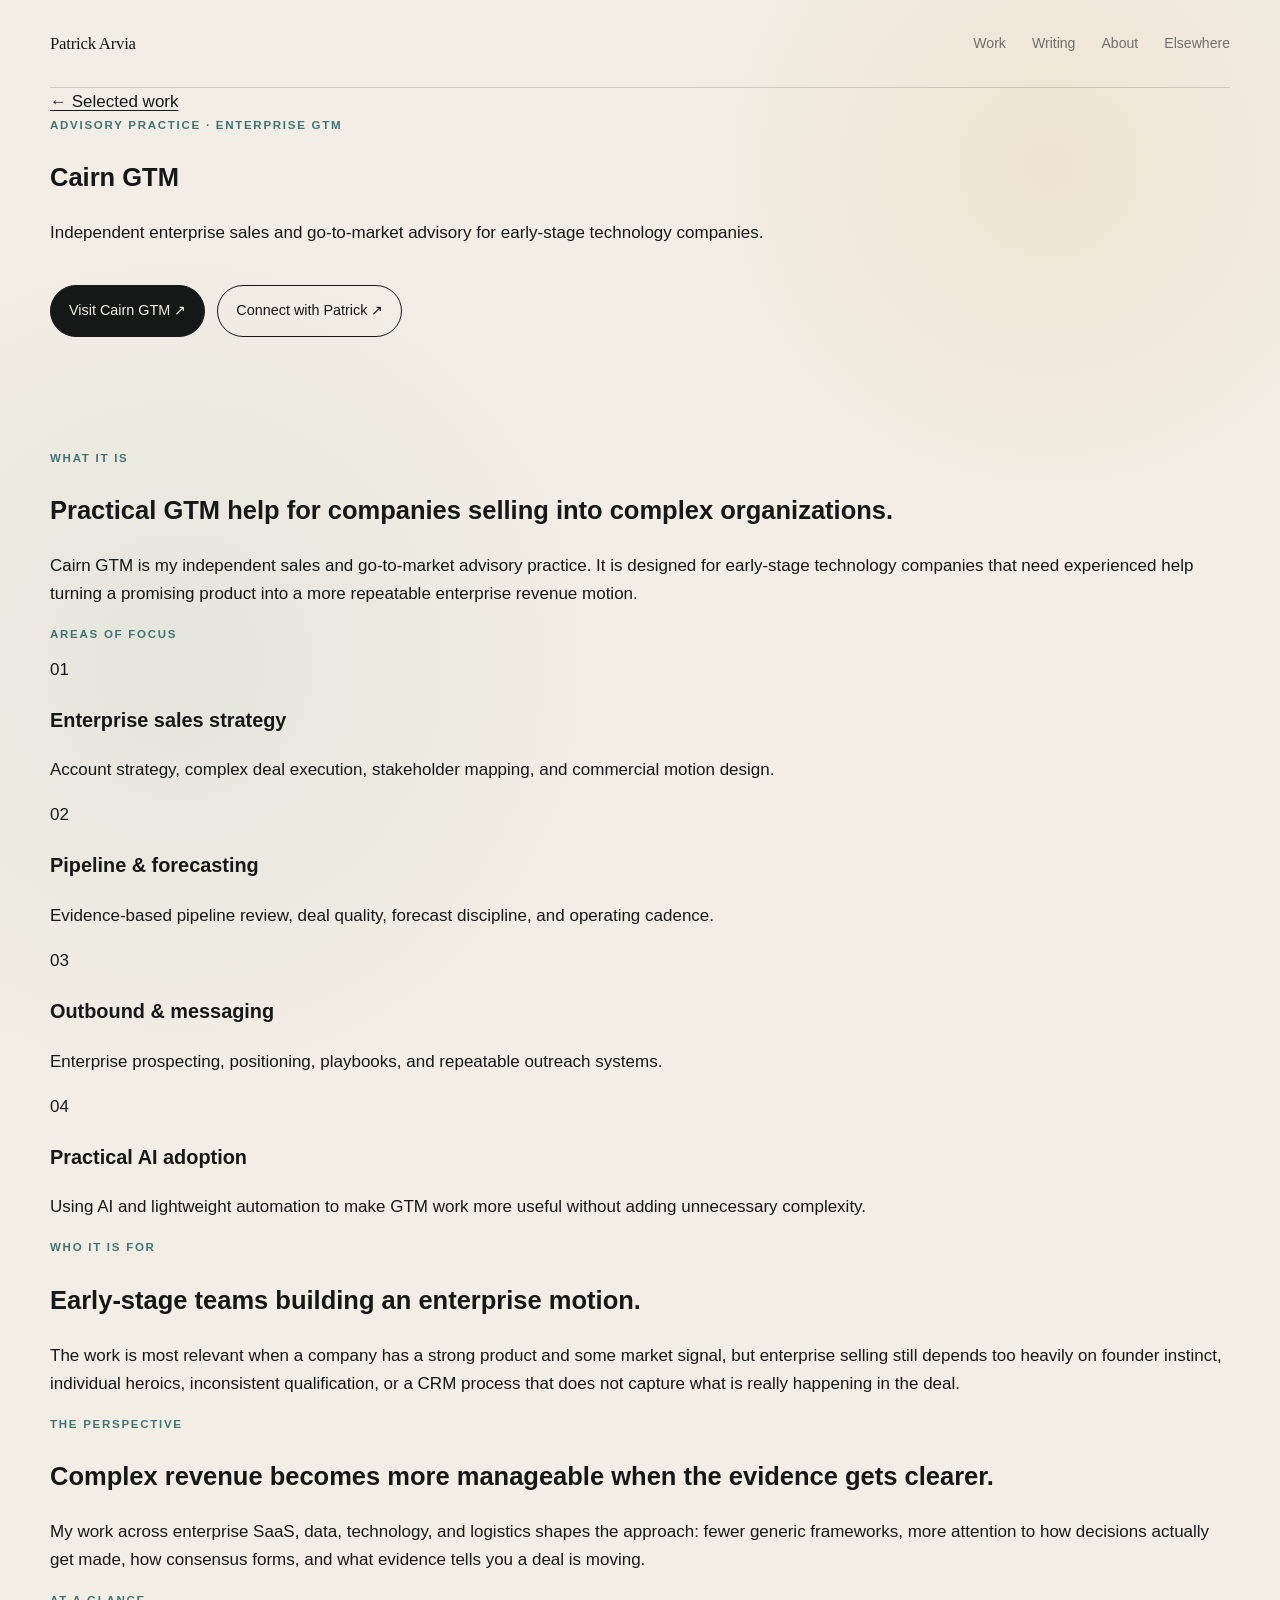
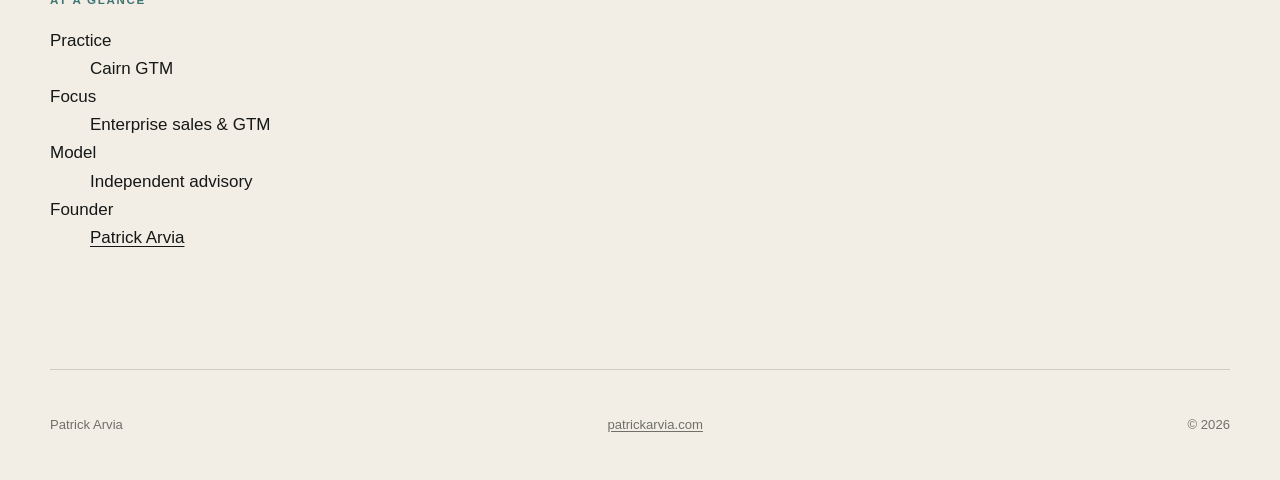
==== consulting/index.html @ c67fef24 "Add Cairn GTM consulting search landing page" ====
<!doctype html>
<html lang="en">
<head>
  <meta charset="utf-8" />
  <meta name="viewport" content="width=device-width, initial-scale=1" />
  <title>Cairn GTM | Enterprise Sales & Go-to-Market Consulting</title>
  <meta name="description" content="Cairn GTM is Patrick Arvia’s independent enterprise sales and go-to-market advisory practice, supporting early-stage technology companies with enterprise sales strategy, pipeline, forecasting, outbound, sales process, and practical AI adoption." />
  <link rel="canonical" href="https://patrickarvia.com/consulting/" />
  <meta name="robots" content="index,follow,max-image-preview:large" />
  <meta property="og:type" content="website" />
  <meta property="og:title" content="Cairn GTM | Enterprise Sales & Go-to-Market Consulting" />
  <meta property="og:description" content="Independent enterprise sales and GTM advisory for early-stage technology companies." />
  <meta property="og:url" content="https://patrickarvia.com/consulting/" />
  <meta property="og:site_name" content="Patrick Arvia" />
  <meta name="twitter:card" content="summary" />
  <meta name="twitter:title" content="Cairn GTM | Enterprise Sales & GTM Consulting" />
  <meta name="twitter:description" content="Independent enterprise sales and GTM advisory for early-stage technology companies." />
  <link rel="stylesheet" href="/styles.css" />
  <script type="application/ld+json">
  {
    "@context": "https://schema.org",
    "@type": "ProfessionalService",
    "name": "Cairn GTM",
    "url": "https://cairngtm.com/",
    "description": "An independent enterprise sales and go-to-market advisory practice supporting early-stage technology companies with enterprise sales strategy, pipeline, forecasting, outbound, sales process, and practical AI adoption.",
    "founder": {
      "@type": "Person",
      "name": "Patrick Arvia",
      "url": "https://patrickarvia.com/"
    },
    "sameAs": [
      "https://cairngtm.com/"
    ]
  }
  </script>
</head>
<body>
  <header class="site-header">
    <a class="brand" href="/" aria-label="Patrick Arvia home">Patrick Arvia</a>
    <nav aria-label="Primary navigation">
      <a href="/#work">Work</a>
      <a href="/#writing">Writing</a>
      <a href="/#about">About</a>
      <a href="/#elsewhere">Elsewhere</a>
    </nav>
  </header>

  <main>
    <section class="product-hero shell">
      <a class="breadcrumb" href="/#work">← Selected work</a>
      <div class="eyebrow">Advisory practice · Enterprise GTM</div>
      <h1>Cairn GTM</h1>
      <p class="product-lede">Independent enterprise sales and go-to-market advisory for early-stage technology companies.</p>
      <div class="hero-links">
        <a class="button primary" href="https://cairngtm.com/" target="_blank" rel="noreferrer">Visit Cairn GTM ↗</a>
        <a class="button secondary" href="https://www.linkedin.com/in/patrickarvia" target="_blank" rel="noreferrer">Connect with Patrick ↗</a>
      </div>
    </section>

    <section class="section shell product-layout">
      <div class="product-main">
        <div class="product-section">
          <p class="section-kicker">What it is</p>
          <h2>Practical GTM help for companies selling into complex organizations.</h2>
          <p>Cairn GTM is my independent sales and go-to-market advisory practice. It is designed for early-stage technology companies that need experienced help turning a promising product into a more repeatable enterprise revenue motion.</p>
        </div>

        <div class="product-section">
          <p class="section-kicker">Areas of focus</p>
          <div class="product-grid">
            <div><span>01</span><h3>Enterprise sales strategy</h3><p>Account strategy, complex deal execution, stakeholder mapping, and commercial motion design.</p></div>
            <div><span>02</span><h3>Pipeline & forecasting</h3><p>Evidence-based pipeline review, deal quality, forecast discipline, and operating cadence.</p></div>
            <div><span>03</span><h3>Outbound & messaging</h3><p>Enterprise prospecting, positioning, playbooks, and repeatable outreach systems.</p></div>
            <div><span>04</span><h3>Practical AI adoption</h3><p>Using AI and lightweight automation to make GTM work more useful without adding unnecessary complexity.</p></div>
          </div>
        </div>

        <div class="product-section">
          <p class="section-kicker">Who it is for</p>
          <h2>Early-stage teams building an enterprise motion.</h2>
          <p>The work is most relevant when a company has a strong product and some market signal, but enterprise selling still depends too heavily on founder instinct, individual heroics, inconsistent qualification, or a CRM process that does not capture what is really happening in the deal.</p>
        </div>

        <div class="product-section">
          <p class="section-kicker">The perspective</p>
          <h2>Complex revenue becomes more manageable when the evidence gets clearer.</h2>
          <p>My work across enterprise SaaS, data, technology, and logistics shapes the approach: fewer generic frameworks, more attention to how decisions actually get made, how consensus forms, and what evidence tells you a deal is moving.</p>
        </div>
      </div>

      <aside class="product-facts">
        <p class="section-kicker">At a glance</p>
        <dl>
          <div><dt>Practice</dt><dd>Cairn GTM</dd></div>
          <div><dt>Focus</dt><dd>Enterprise sales & GTM</dd></div>
          <div><dt>Model</dt><dd>Independent advisory</dd></div>
          <div><dt>Founder</dt><dd><a href="/">Patrick Arvia</a></dd></div>
        </dl>
      </aside>
    </section>
  </main>

  <footer class="site-footer shell">
    <span>Patrick Arvia</span>
    <a href="/">patrickarvia.com</a>
    <span>© 2026</span>
  </footer>
</body>
</html>
---- styles.css ----
:root {
  --paper: #f3eee5;
  --paper-deep: #e8dfd2;
  --ink: #151816;
  --muted: #6e7069;
  --line: rgba(21, 24, 22, 0.16);
  --navy: #10242b;
  --teal: #3f7473;
  --ochre: #c88c4b;
  --card: rgba(255, 255, 255, 0.36);
  --max: 1180px;
}

* {
  box-sizing: border-box;
}

html {
  scroll-behavior: smooth;
}

body {
  margin: 0;
  background:
    radial-gradient(circle at 82% 8%, rgba(200, 140, 75, 0.11), transparent 24rem),
    radial-gradient(circle at 14% 32%, rgba(63, 116, 115, 0.08), transparent 28rem),
    var(--paper);
  color: var(--ink);
  font-family: Inter, ui-sans-serif, -apple-system, BlinkMacSystemFont, "Segoe UI", sans-serif;
  font-size: 17px;
  line-height: 1.65;
  -webkit-font-smoothing: antialiased;
}

a {
  color: inherit;
  text-decoration-thickness: 1px;
  text-underline-offset: 0.18em;
}

a:hover {
  text-decoration-color: var(--teal);
}

.shell {
  width: min(calc(100% - 48px), var(--max));
  margin: 0 auto;
}

.site-header {
  width: min(calc(100% - 48px), var(--max));
  margin: 0 auto;
  min-height: 88px;
  display: flex;
  align-items: center;
  justify-content: space-between;
  gap: 28px;
  border-bottom: 1px solid var(--line);
}

.brand {
  font-family: Georgia, "Times New Roman", serif;
  font-size: 1.05rem;
  text-decoration: none;
  letter-spacing: -0.015em;
}

nav {
  display: flex;
  gap: 26px;
  font-size: 0.88rem;
}

nav a {
  text-decoration: none;
  color: var(--muted);
}

nav a:hover {
  color: var(--ink);
}

.hero {
  padding: 128px 0 122px;
  border-bottom: 1px solid var(--line);
}

.eyebrow,
.section-kicker,
.card-meta {
  text-transform: uppercase;
  letter-spacing: 0.15em;
  font-size: 0.72rem;
  font-weight: 650;
  color: var(--teal);
}

.hero h1 {
  max-width: 1040px;
  margin: 20px 0 30px;
  font-family: Georgia, "Times New Roman", serif;
  font-size: clamp(3.9rem, 8vw, 7.8rem);
  line-height: 0.96;
  font-weight: 400;
  letter-spacing: -0.055em;
}

.hero-copy {
  max-width: 730px;
  margin: 0;
  font-size: clamp(1.16rem, 2vw, 1.45rem);
  color: #383b37;
}

.hero-links {
  display: flex;
  flex-wrap: wrap;
  gap: 12px;
  margin-top: 38px;
}

.button {
  display: inline-flex;
  align-items: center;
  justify-content: center;
  padding: 13px 18px;
  border: 1px solid var(--ink);
  border-radius: 999px;
  font-size: 0.9rem;
  text-decoration: none;
  transition: 160ms ease;
}

.button.primary {
  background: var(--ink);
  color: var(--paper);
}

.button.secondary {
  background: transparent;
}

.button:hover {
  transform: translateY(-1px);
}

.section {
  padding: 100px 0;
  border-bottom: 1px solid var(--line);
}

.section-heading {
  max-width: 700px;
  margin-bottom: 46px;
}

.section-heading h2,
.contact h2 {
  margin: 12px 0 0;
  font-family: Georgia, "Times New Roman", serif;
  font-size: clamp(2.45rem, 5vw, 4.7rem);
  line-height: 1.02;
  font-weight: 400;
  letter-spacing: -0.04em;
}

.section-heading p:not(.section-kicker) {
  color: var(--muted);
  max-width: 590px;
}

.work-grid {
  display: grid;
  grid-template-columns: repeat(2, minmax(0, 1fr));
  gap: 16px;
}

.work-card {
  min-height: 330px;
  padding: 32px;
  border: 1px solid var(--line);
  border-radius: 2px;
  background: var(--card);
  display: flex;
  flex-direction: column;
}

.work-card.featured {
  background: var(--navy);
  color: #f8f2e7;
  border-color: var(--navy);
}

.card-topline {
  display: flex;
  align-items: center;
  justify-content: space-between;
  gap: 18px;
}

.project-mark {
  width: 34px;
  height: 34px;
  border-radius: 50%;
  border: 1px solid rgba(21, 24, 22, 0.18);
  display: inline-flex;
  align-items: center;
  justify-content: center;
  flex: 0 0 auto;
  font-family: Georgia, "Times New Roman", serif;
  font-size: 0.84rem;
  color: var(--muted);
  background: rgba(255, 255, 255, 0.18);
}

.project-mark.paw {
  background: rgba(200, 140, 75, 0.13);
  color: #8a5c2f;
}

.work-card.featured .project-mark {
  border-color: rgba(248, 242, 231, 0.3);
  color: #b9d8d5;
  background: rgba(255, 255, 255, 0.05);
}

.work-card.featured .card-meta {
  color: #8fc4c2;
}

.work-card h3 {
  margin: 14px 0 12px;
  font-family: Georgia, "Times New Roman", serif;
  font-size: 2rem;
  font-weight: 400;
  letter-spacing: -0.035em;
}

.work-card p {
  max-width: 590px;
  color: var(--muted);
}

.work-card.featured p {
  color: rgba(248, 242, 231, 0.74);
}

.card-links {
  margin-top: auto;
  display: flex;
  gap: 18px;
  flex-wrap: wrap;
  font-size: 0.86rem;
}

.split-section {
  display: grid;
  grid-template-columns: 0.8fr 1.2fr;
  gap: 86px;
}

.sticky-heading {
  margin-bottom: 0;
}

.writing-list {
  border-top: 1px solid var(--line);
}

.writing-item {
  display: grid;
  grid-template-columns: 1fr auto;
  gap: 24px;
  align-items: center;
  min-height: 105px;
  border-bottom: 1px solid var(--line);
  font-family: Georgia, "Times New Roman", serif;
  font-size: clamp(1.35rem, 2vw, 1.8rem);
  text-decoration: none;
}

.writing-item:hover {
  color: var(--teal);
}

.arrow {
  font-family: Inter, ui-sans-serif, sans-serif;
  color: var(--muted);
  font-size: 0.72rem;
  white-space: nowrap;
}

.writing-more {
  display: inline-block;
  margin-top: 24px;
  font-size: 0.92rem;
}

.about {
  display: grid;
  grid-template-columns: 0.78fr 0.72fr 1.2fr;
  gap: 54px;
  align-items: start;
}

.about .section-heading {
  margin-bottom: 0;
}

.about-portrait {
  margin: 2px 0 0;
  width: min(100%, 360px);
  align-self: start;
}

.about-portrait img {
  display: block;
  width: 100%;
  height: auto;
  aspect-ratio: 1;
  object-fit: cover;
  border-radius: 50%;
  border: 1px solid rgba(21, 24, 22, 0.1);
  box-shadow: 0 18px 48px rgba(21, 24, 22, 0.08);
}

.about-copy {
  max-width: 720px;
  font-family: Georgia, "Times New Roman", serif;
  font-size: clamp(1.27rem, 2vw, 1.72rem);
  line-height: 1.5;
}

.about-copy p {
  margin-top: 0;
}

.about-copy p + p {
  margin-top: 26px;
}

.elsewhere {
  display: grid;
  grid-template-columns: 0.8fr 1.2fr;
  gap: 86px;
}

.elsewhere .section-heading {
  margin-bottom: 0;
}

.elsewhere-links {
  display: grid;
  grid-template-columns: repeat(2, minmax(0, 1fr));
  border-top: 1px solid var(--line);
}

.elsewhere-links a {
  padding: 20px 0;
  border-bottom: 1px solid var(--line);
  text-decoration: none;
  font-size: 1.05rem;
}

.elsewhere-links a:nth-child(odd) {
  padding-right: 18px;
}

.contact {
  padding-top: 94px;
  padding-bottom: 94px;
}

.contact h2 {
  max-width: 920px;
  margin-bottom: 34px;
}

.site-footer {
  min-height: 110px;
  display: flex;
  align-items: center;
  justify-content: space-between;
  gap: 20px;
  color: var(--muted);
  font-size: 0.82rem;
}

@media (max-width: 980px) {
  .about {
    grid-template-columns: 0.85fr 1.15fr;
  }

  .about .section-heading {
    grid-column: 1 / -1;
    max-width: 760px;
  }

  .about-portrait {
    width: min(100%, 330px);
  }
}

@media (max-width: 820px) {
  .shell,
  .site-header {
    width: min(calc(100% - 32px), var(--max));
  }

  .site-header {
    min-height: 74px;
  }

  nav {
    gap: 14px;
    font-size: 0.78rem;
  }

  nav a:nth-child(3) {
    display: none;
  }

  .hero {
    padding: 88px 0 82px;
  }

  .hero h1 {
    font-size: clamp(3.35rem, 15vw, 5.3rem);
  }

  .section {
    padding: 76px 0;
  }

  .work-grid,
  .split-section,
  .about,
  .elsewhere {
    grid-template-columns: 1fr;
  }

  .split-section,
  .about,
  .elsewhere {
    gap: 36px;
  }

  .about .section-heading {
    grid-column: auto;
  }

  .about-portrait {
    width: min(82vw, 340px);
  }

  .work-card {
    min-height: 290px;
  }

  .elsewhere-links {
    grid-template-columns: 1fr;
  }

  .elsewhere-links a:nth-child(odd) {
    padding-right: 0;
  }

  .site-footer {
    align-items: flex-start;
    justify-content: center;
    flex-direction: column;
    padding: 28px 0;
  }
}

@media (max-width: 520px) {
  body {
    font-size: 16px;
  }

  .brand {
    font-size: 0.94rem;
  }

  nav a:nth-child(2) {
    display: none;
  }

  .hero h1 {
    letter-spacing: -0.045em;
  }

  .button {
    width: 100%;
  }

  .work-card {
    padding: 26px;
  }

  .writing-item {
    min-height: 92px;
    gap: 14px;
  }

  .arrow {
    font-size: 0.68rem;
  }

  .about-portrait {
    width: min(88vw, 320px);
  }
}
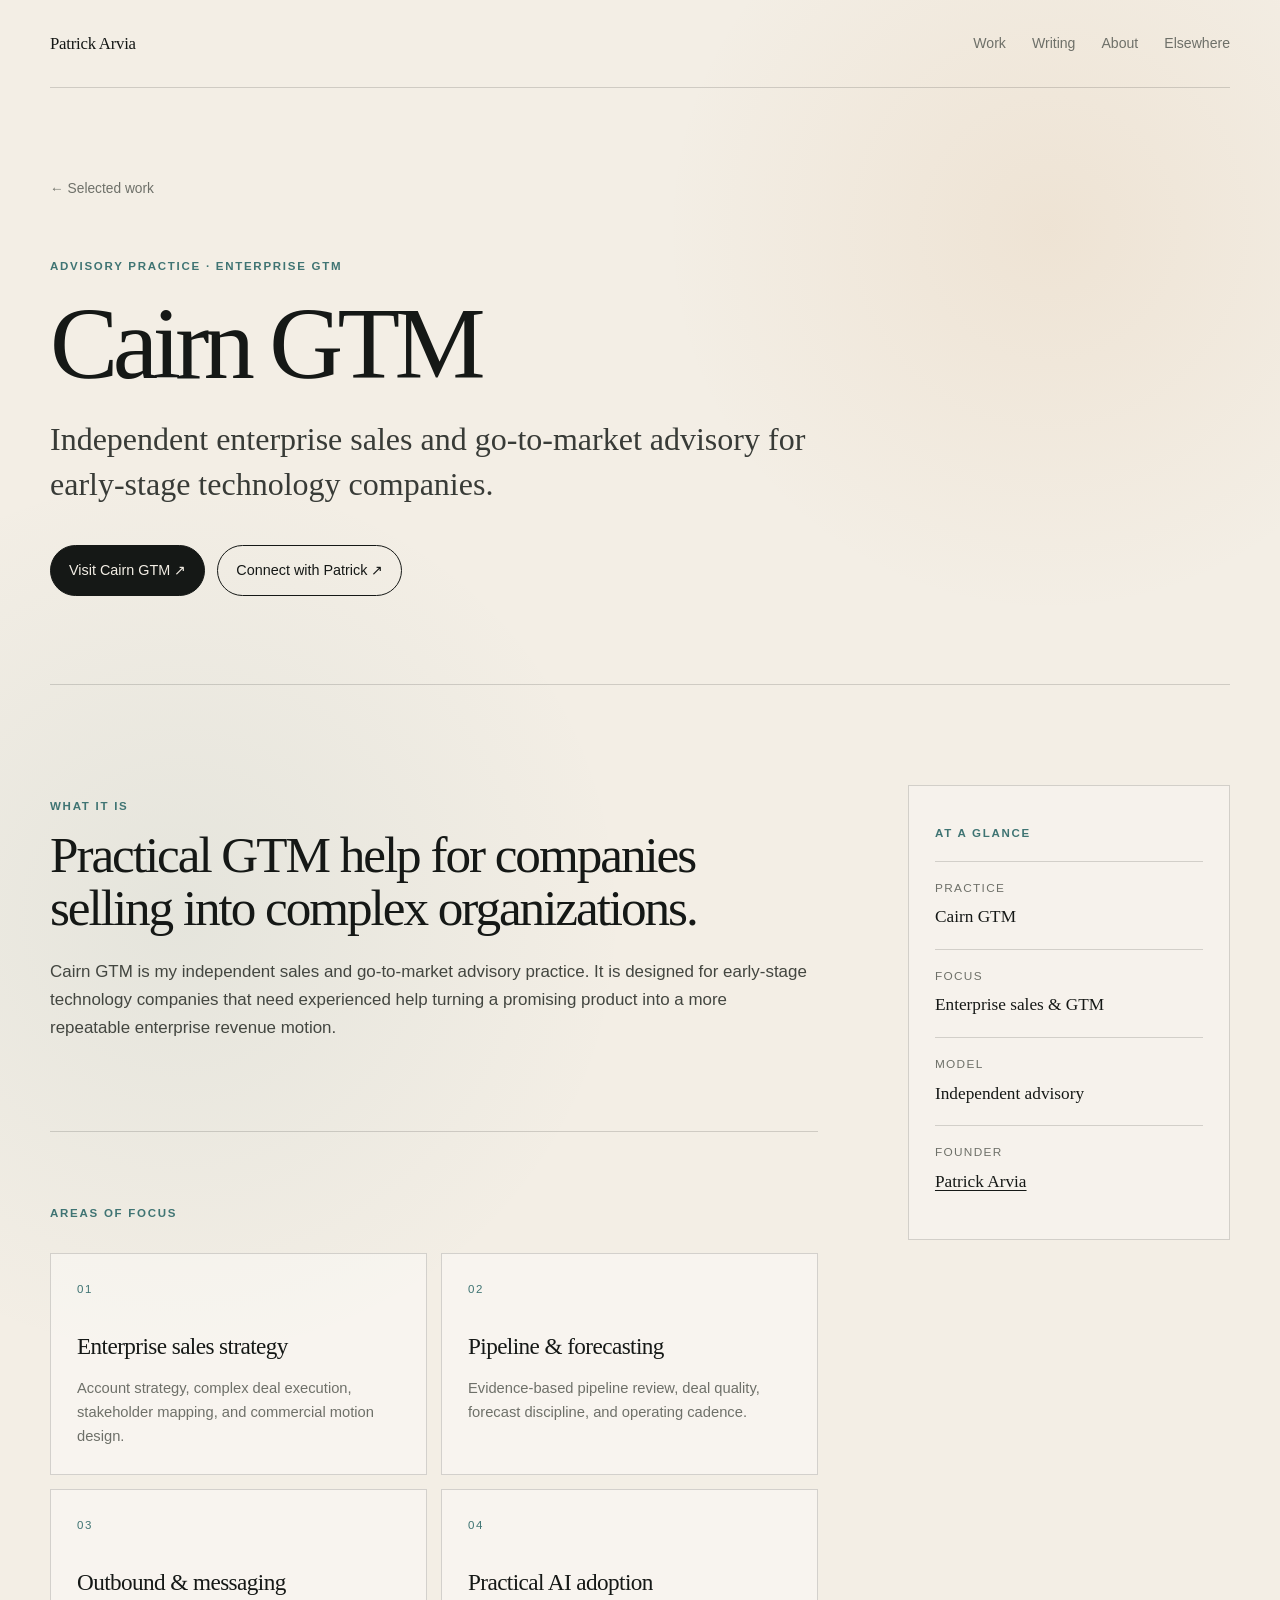
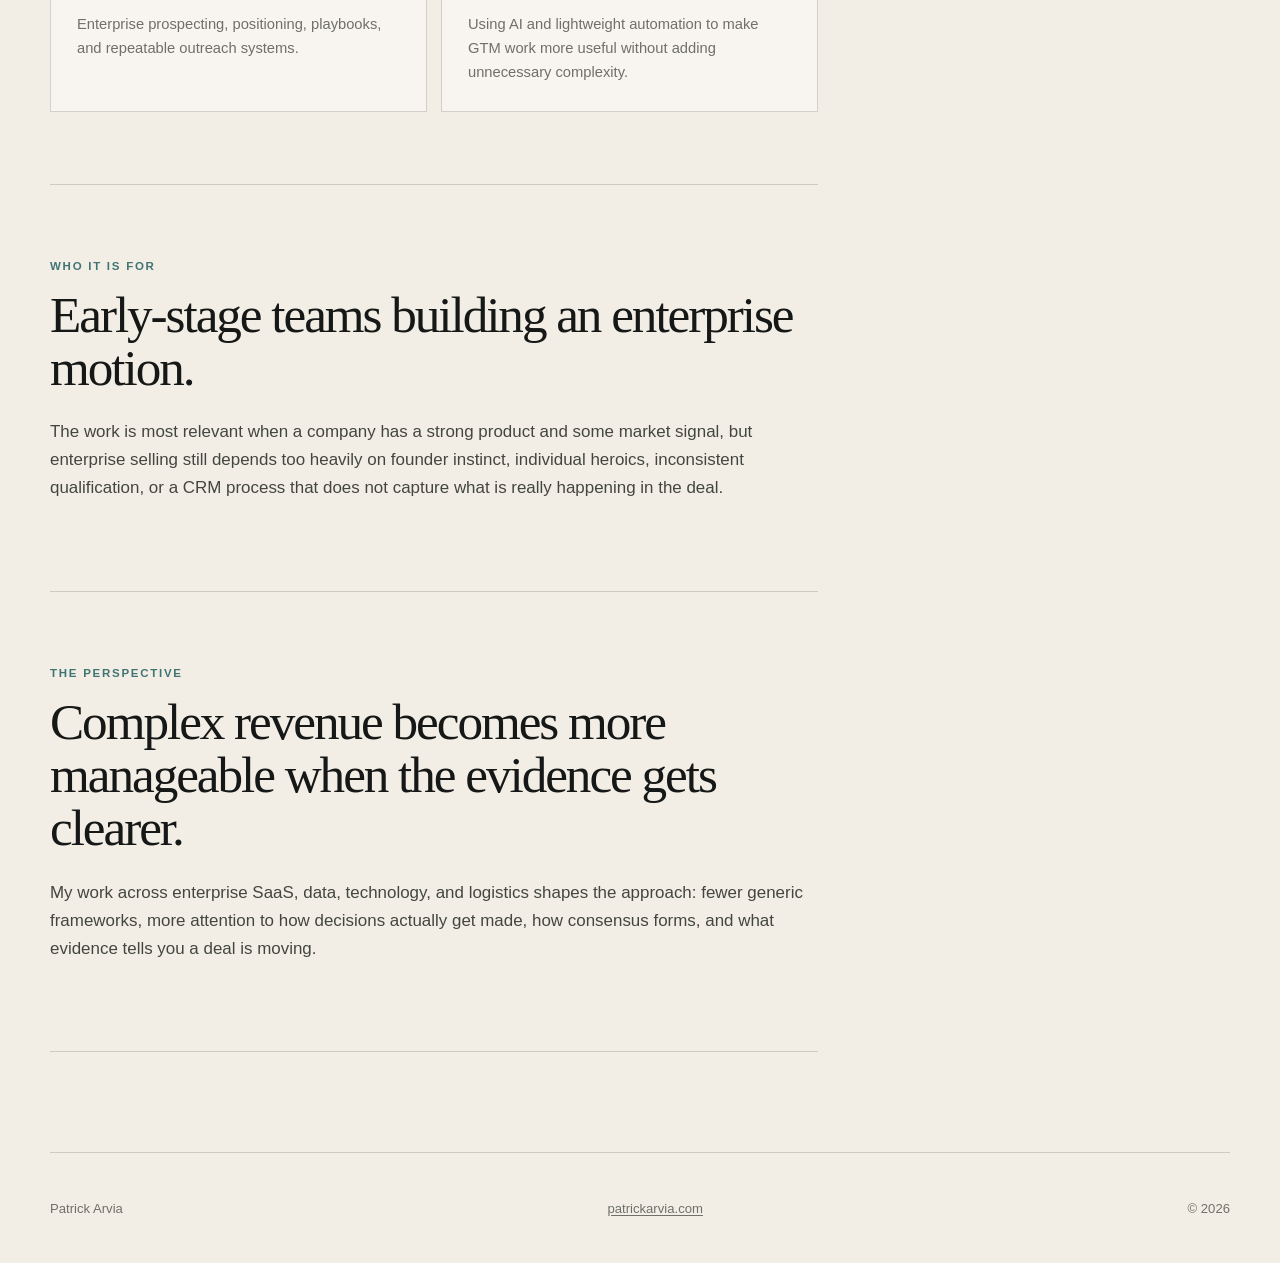
==== commit c280395e: "Tighten page SEO metadata" ====
--- a/consulting/index.html
+++ b/consulting/index.html
@@ -4,9 +4,10 @@
   <meta charset="utf-8" />
   <meta name="viewport" content="width=device-width, initial-scale=1" />
   <title>Cairn GTM | Enterprise Sales & Go-to-Market Consulting</title>
-  <meta name="description" content="Cairn GTM is Patrick Arvia’s independent enterprise sales and go-to-market advisory practice, supporting early-stage technology companies with enterprise sales strategy, pipeline, forecasting, outbound, sales process, and practical AI adoption." />
+  <meta name="description" content="Cairn GTM is Patrick Arvia’s enterprise sales and go-to-market advisory practice for early-stage technology companies building repeatable revenue motions." />
   <link rel="canonical" href="https://patrickarvia.com/consulting/" />
   <meta name="robots" content="index,follow,max-image-preview:large" />
+  <meta name="author" content="Patrick Arvia" />
   <meta property="og:type" content="website" />
   <meta property="og:title" content="Cairn GTM | Enterprise Sales & Go-to-Market Consulting" />
   <meta property="og:description" content="Independent enterprise sales and GTM advisory for early-stage technology companies." />
--- a/styles.css
+++ b/styles.css
@@ -511,3 +511,170 @@
     width: min(88vw, 320px);
   }
 }
+
+
+/* Product and service entity pages */
+.product-hero {
+  padding: 86px 0 88px;
+  border-bottom: 1px solid var(--line);
+}
+
+.breadcrumb {
+  display: inline-block;
+  margin-bottom: 56px;
+  color: var(--muted);
+  font-size: 0.86rem;
+  text-decoration: none;
+}
+
+.product-hero h1 {
+  max-width: 1000px;
+  margin: 18px 0 24px;
+  font-family: Georgia, "Times New Roman", serif;
+  font-size: clamp(3.8rem, 8vw, 7.2rem);
+  line-height: 0.97;
+  font-weight: 400;
+  letter-spacing: -0.055em;
+}
+
+.product-lede {
+  max-width: 820px;
+  margin: 0;
+  font-family: Georgia, "Times New Roman", serif;
+  font-size: clamp(1.35rem, 2.5vw, 2rem);
+  line-height: 1.4;
+  color: #383b37;
+}
+
+.product-layout {
+  display: grid;
+  grid-template-columns: minmax(0, 1.55fr) minmax(260px, 0.65fr);
+  gap: 90px;
+  align-items: start;
+}
+
+.product-main {
+  min-width: 0;
+}
+
+.product-section {
+  padding: 0 0 72px;
+  margin-bottom: 72px;
+  border-bottom: 1px solid var(--line);
+}
+
+.product-section:last-child {
+  margin-bottom: 0;
+}
+
+.product-section h2 {
+  max-width: 760px;
+  margin: 12px 0 24px;
+  font-family: Georgia, "Times New Roman", serif;
+  font-size: clamp(2.2rem, 4vw, 3.75rem);
+  line-height: 1.04;
+  font-weight: 400;
+  letter-spacing: -0.04em;
+}
+
+.product-section > p:not(.section-kicker) {
+  max-width: 760px;
+  color: #434640;
+  font-size: 1.06rem;
+}
+
+.product-grid {
+  display: grid;
+  grid-template-columns: repeat(2, minmax(0, 1fr));
+  gap: 14px;
+  margin-top: 30px;
+}
+
+.product-grid > div {
+  min-height: 210px;
+  padding: 26px;
+  border: 1px solid var(--line);
+  background: var(--card);
+}
+
+.product-grid span {
+  display: block;
+  margin-bottom: 28px;
+  color: var(--teal);
+  font-size: 0.72rem;
+  letter-spacing: 0.14em;
+}
+
+.product-grid h3 {
+  margin: 0 0 10px;
+  font-family: Georgia, "Times New Roman", serif;
+  font-size: 1.45rem;
+  font-weight: 400;
+  letter-spacing: -0.025em;
+}
+
+.product-grid p {
+  margin: 0;
+  color: var(--muted);
+  font-size: 0.92rem;
+}
+
+.product-facts {
+  position: sticky;
+  top: 28px;
+  padding: 26px;
+  border: 1px solid var(--line);
+  background: rgba(255, 255, 255, 0.28);
+}
+
+.product-facts dl {
+  margin: 18px 0 0;
+}
+
+.product-facts dl > div {
+  padding: 17px 0;
+  border-top: 1px solid var(--line);
+}
+
+.product-facts dt {
+  color: var(--muted);
+  font-size: 0.74rem;
+  text-transform: uppercase;
+  letter-spacing: 0.11em;
+}
+
+.product-facts dd {
+  margin: 5px 0 0;
+  font-family: Georgia, "Times New Roman", serif;
+  font-size: 1.08rem;
+}
+
+@media (max-width: 820px) {
+  .product-hero {
+    padding: 62px 0 68px;
+  }
+
+  .breadcrumb {
+    margin-bottom: 40px;
+  }
+
+  .product-layout {
+    grid-template-columns: 1fr;
+    gap: 42px;
+  }
+
+  .product-facts {
+    position: static;
+  }
+}
+
+@media (max-width: 560px) {
+  .product-grid {
+    grid-template-columns: 1fr;
+  }
+
+  .product-section {
+    padding-bottom: 56px;
+    margin-bottom: 56px;
+  }
+}
